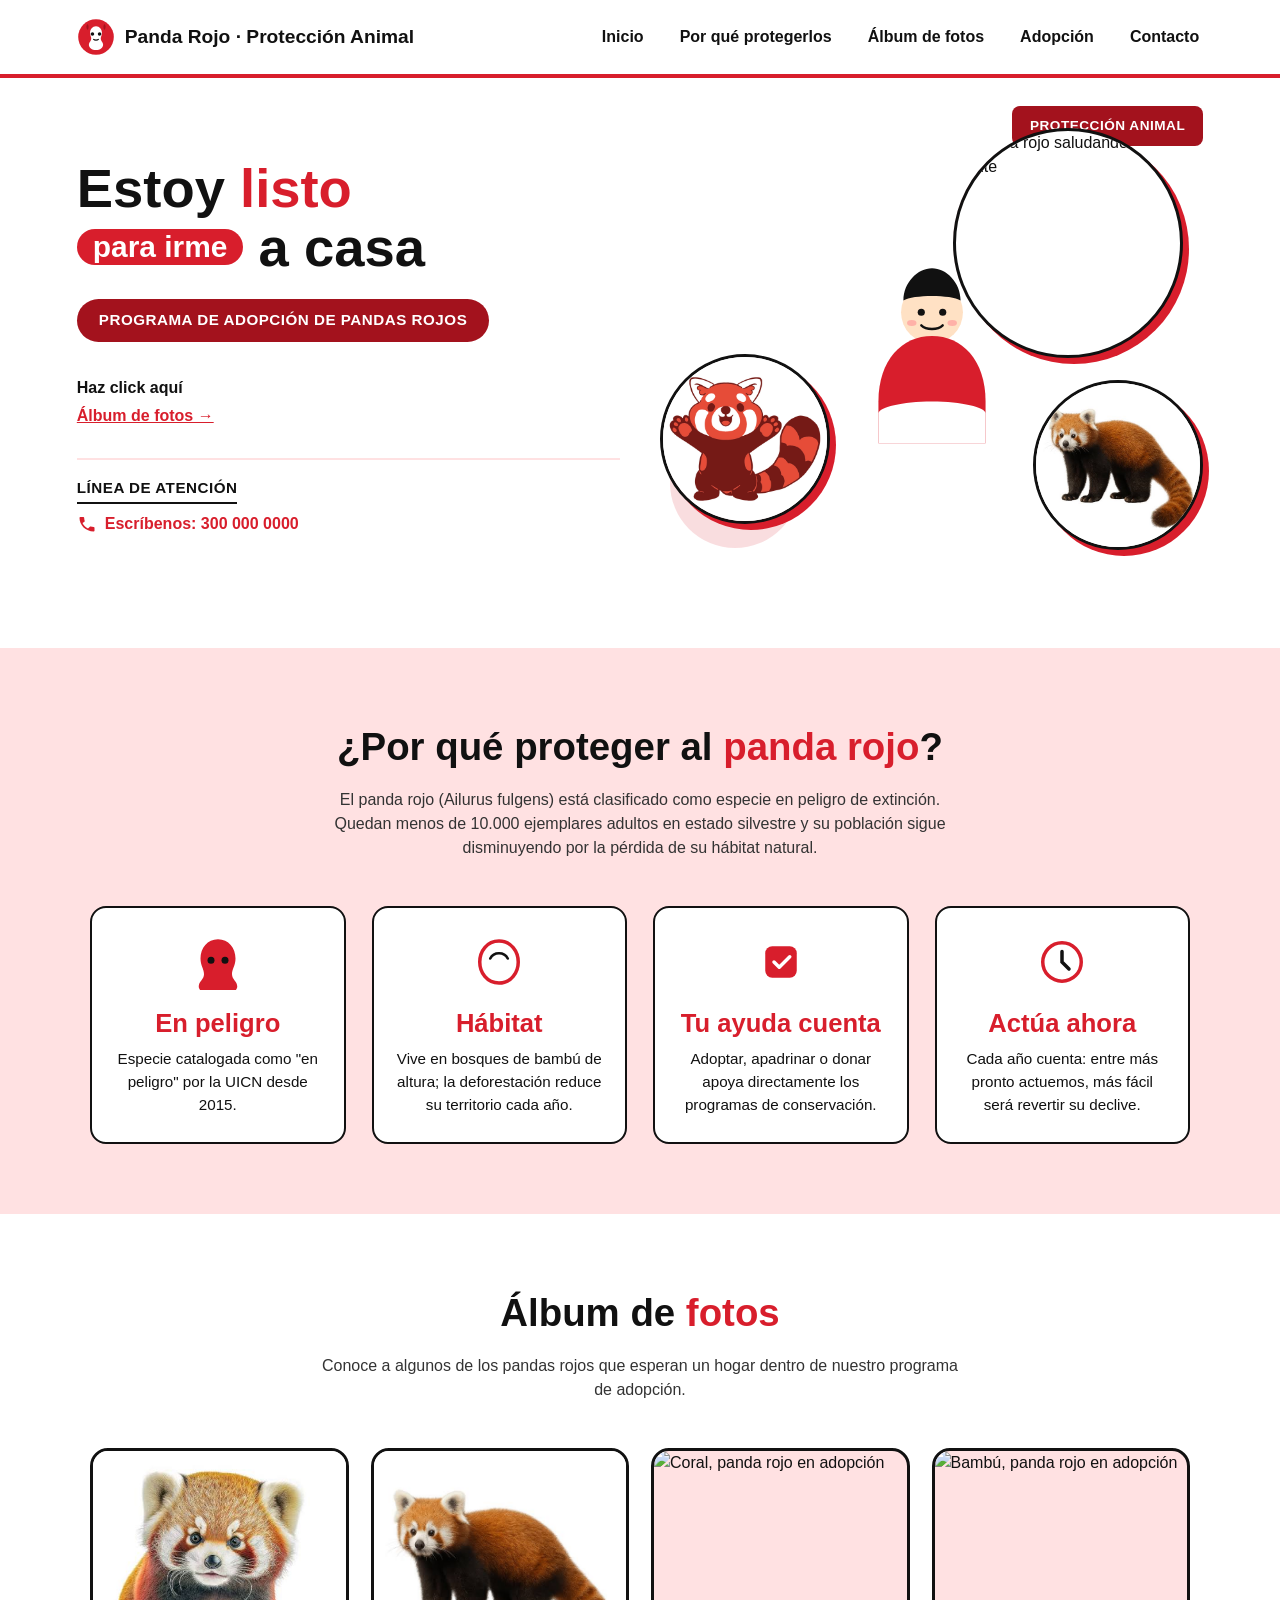
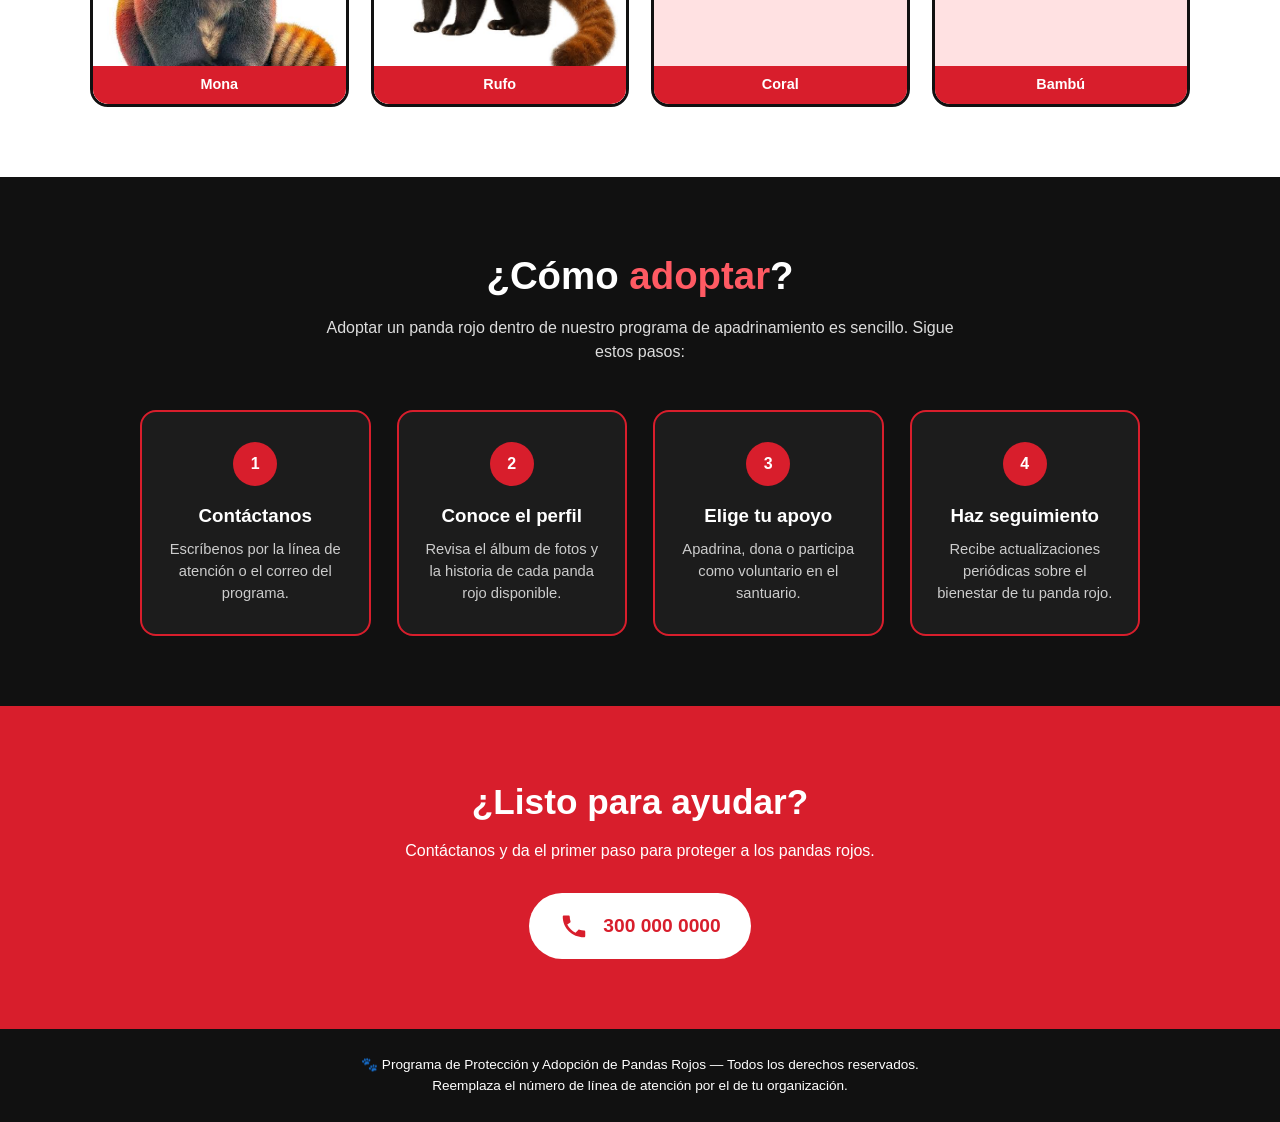
==== index.html @ a7cebde5 "Rename pandas_rojos_programa_de_adopci_n (1).html to index.html" ====
<!DOCTYPE html>
<html lang="es">
<link rel="stylesheet" href="styles.css">
<meta charset="UTF-8">
<meta name="viewport" content="width=device-width, initial-scale=1.0">
<title>Pandas Rojos · Programa de Adopción</title>
<style>
  :root{
    --rojo: #d81e2c;
    --rojo-oscuro: #a3121d;
    --rojo-suave: #ffe1e2;
    --blanco: #ffffff;
    --negro: #111111;
  }

  *{ box-sizing: border-box; margin:0; padding:0; }

  html{ scroll-behavior: smooth; }

  body{
    font-family: 'Segoe UI', Verdana, Arial, sans-serif;
    color: var(--negro);
    background: var(--blanco);
    line-height: 1.5;
    overflow-x: hidden;
  }

  a{ color: inherit; text-decoration: none; }
  ul{ list-style: none; }
  img, svg{ max-width: 100%; display:block; }

  /* ===== Header ===== */
  header{
    display:flex;
    align-items:center;
    justify-content:space-between;
    padding: 18px 6%;
    background: var(--blanco);
    border-bottom: 4px solid var(--rojo);
    position: sticky;
    top:0;
    z-index: 50;
  }
  .logo{
    display:flex;
    align-items:center;
    gap:10px;
    font-weight:800;
    font-size:1.2rem;
    color: var(--negro);
  }
  .logo svg{ width:38px; height:38px; }
  nav ul{ display:flex; gap:28px; }
  nav a{
    font-weight:600;
    padding:6px 4px;
    border-bottom:2px solid transparent;
    transition: border-color .2s, color .2s;
  }
  nav a:hover{ color: var(--rojo); border-color: var(--rojo); }
  .nav-toggle{ display:none; background:none; border:none; font-size:1.6rem; cursor:pointer; color:var(--rojo); }

  /* ===== Hero ===== */
  .hero{
    position: relative;
    display:flex;
    align-items:center;
    justify-content:space-between;
    gap: 40px;
    padding: 60px 6% 90px;
    background: var(--blanco);
    overflow:hidden;
  }
  .hero-text{ flex:1 1 420px; max-width:560px; z-index:2; }
  .tag-badge{
    position:absolute;
    top: 28px;
    right: 6%;
    background: var(--rojo-oscuro);
    color: var(--blanco);
    font-weight:800;
    font-size:.85rem;
    letter-spacing:.5px;
    padding: 10px 18px;
    border-radius: 8px;
    z-index:3;
  }
  .hero h1{
    font-size: clamp(2.2rem, 5vw, 3.4rem);
    line-height:1.08;
    font-weight:800;
    color: var(--negro);
  }
  .hero h1 .accent{ color: var(--rojo); }
  .hero h1 .pill{
    display:inline-block;
    background: var(--rojo);
    color: var(--blanco);
    padding: 2px 16px;
    border-radius: 30px;
    font-size: 0.55em;
    vertical-align: middle;
    transform: translateY(-4px);
  }
  .program-pill{
    display:inline-block;
    margin-top: 22px;
    background: var(--rojo-oscuro);
    color: var(--blanco);
    font-weight:700;
    letter-spacing:.5px;
    padding: 10px 22px;
    border-radius: 30px;
    font-size: .95rem;
  }
  .hero-cta{
    margin-top: 34px;
    display:flex;
    flex-direction:column;
    gap: 4px;
  }
  .hero-cta .cta-label{ font-weight:800; }
  .hero-cta a{
    font-weight:700;
    color: var(--rojo);
    text-decoration: underline;
    width: fit-content;
  }
  .hero-cta a:hover{ color: var(--rojo-oscuro); }

  .hero-contact{
    margin-top: 30px;
    border-top: 2px solid var(--rojo-suave);
    padding-top: 16px;
  }
  .hero-contact h3{
    font-size: .95rem;
    text-transform: uppercase;
    letter-spacing: .5px;
    border-bottom: 2px solid var(--negro);
    display:inline-block;
    padding-bottom:2px;
    margin-bottom: 8px;
  }
  .hero-contact p{ color: var(--rojo); font-weight:700; display:flex; align-items:center; gap:8px; }
  .hero-contact svg{ width:20px; height:20px; }

  .hero-art{
    flex: 1 1 420px;
    position: relative;
    display:flex;
    align-items:center;
    justify-content:center;
    min-height: 420px;
  }
  .blob{
    position:absolute;
    border-radius:50%;
    background: var(--rojo-suave);
  }
  .blob.b1{ width:230px; height:230px; top:-10px; right:20px; }
  .blob.b2{ width:130px; height:130px; bottom:10px; left:10px; background: var(--rojo); opacity:.15; }
  .hero-art .person-svg{ position:relative; z-index:2; width:52%; max-width:250px; }
  .hero-panda{
    position:absolute;
    z-index:3;
    width:34%;
    max-width:170px;
    border-radius: 50%;
    background: var(--blanco);
    border: 3px solid var(--negro);
    box-shadow: 6px 6px 0 var(--rojo);
    object-fit: cover;
    aspect-ratio: 1/1;
  }
  .hero-panda-left{ left:0; bottom:8%; }
  .hero-panda-right{ right:0; bottom:2%; }
  .hero-panda-top{
    top:-10px;
    right:20px;
    width:230px;
    height:230px;
    max-width:230px;
  }

  @keyframes float{
    0%,100%{ transform: translateY(0); }
    50%{ transform: translateY(-14px); }
  }
  .floaty{ animation: float 4s ease-in-out infinite; }
  .hero-panda-right.floaty{ animation-delay: -2s; }
  .hero-panda-top.floaty{ animation-delay: -1s; }

  section{ padding: 70px 6%; }

  .section-title{
    text-align:center;
    margin-bottom: 12px;
    font-size: clamp(1.6rem, 3.5vw, 2.4rem);
    font-weight:800;
  }
  .section-title span{ color: var(--rojo); }
  .section-sub{
    text-align:center;
    max-width: 640px;
    margin: 0 auto 46px;
    color:#333;
  }

  /* ===== Datos / Por qué proteger ===== */
  .datos{ background: var(--rojo-suave); }
  .cards-grid{
    display:grid;
    grid-template-columns: repeat(auto-fit, minmax(220px,1fr));
    gap: 26px;
    max-width: 1100px;
    margin: 0 auto;
  }
  .card{
    background: var(--blanco);
    border: 2px solid var(--negro);
    border-radius: 16px;
    padding: 26px 20px;
    text-align:center;
    transition: transform .2s, box-shadow .2s;
  }
  .card:hover{ transform: translateY(-6px); box-shadow: 8px 8px 0 var(--rojo); }
  .card svg{ width:56px; height:56px; margin:0 auto 14px; }
  .card h3{ font-size:1.6rem; color: var(--rojo); margin-bottom:6px; }
  .card p{ font-size:.95rem; }

  /* ===== Album de fotos ===== */
  .album-grid{
    display:grid;
    grid-template-columns: repeat(auto-fit, minmax(200px,1fr));
    gap: 22px;
    max-width: 1100px;
    margin: 0 auto;
  }
  .photo-card{
    border-radius: 18px;
    overflow:hidden;
    border: 3px solid var(--negro);
    background: var(--rojo-suave);
    position:relative;
    aspect-ratio: 1/1;
  }
  .photo-card svg, .photo-card img{ width:100%; height:100%; object-fit:cover; }
  .photo-card .cap{
    position:absolute;
    bottom:0; left:0; right:0;
    background: var(--rojo);
    color: var(--blanco);
    text-align:center;
    font-weight:700;
    padding: 8px 4px;
    font-size:.9rem;
  }

  /* ===== Adopcion / pasos ===== */
  .pasos{ background: var(--negro); color: var(--blanco); }
  .pasos .section-title{ color: var(--blanco); }
  .pasos .section-title span{ color: #ff5a63; }
  .pasos .section-sub{ color: #ddd; }
  .pasos-grid{
    display:grid;
    grid-template-columns: repeat(auto-fit, minmax(220px,1fr));
    gap: 26px;
    max-width: 1000px;
    margin: 0 auto;
    counter-reset: paso;
  }
  .paso{
    background: #1c1c1c;
    border-radius: 16px;
    padding: 30px 22px;
    text-align:center;
    border: 2px solid var(--rojo);
  }
  .paso::before{
    counter-increment: paso;
    content: counter(paso);
    display:flex;
    align-items:center;
    justify-content:center;
    width:44px; height:44px;
    border-radius:50%;
    background: var(--rojo);
    color: var(--blanco);
    font-weight:800;
    margin: 0 auto 16px;
  }
  .paso h3{ margin-bottom:8px; }
  .paso p{ color:#ccc; font-size:.92rem; }

  /* ===== Contacto ===== */
  .contacto{
    text-align:center;
    background: var(--rojo);
    color: var(--blanco);
    padding: 70px 6%;
  }
  .contacto h2{ font-size: clamp(1.6rem,3.5vw,2.2rem); margin-bottom: 10px; font-weight:800; }
  .contacto p{ max-width:520px; margin: 0 auto 30px; }
  .contact-box{
    display:inline-flex;
    align-items:center;
    gap: 14px;
    background: var(--blanco);
    color: var(--negro);
    padding: 18px 30px;
    border-radius: 40px;
    font-weight:800;
    font-size:1.2rem;
  }
  .contact-box svg{ width:30px; height:30px; }
  .contact-box span.num{ color: var(--rojo); }

  footer{
    background: var(--negro);
    color: var(--blanco);
    text-align:center;
    padding: 26px 6%;
    font-size:.85rem;
  }
  footer a{ color:#ff8b90; font-weight:700; }

  @media (max-width: 820px){
    nav{ position:fixed; top:70px; left:0; right:0; background:var(--blanco); border-bottom:4px solid var(--rojo); flex-direction:column; padding:20px; transform: translateY(-150%); transition: transform .25s; }
    nav.open{ transform: translateY(0); }
    nav ul{ flex-direction:column; gap:16px; text-align:center; }
    .nav-toggle{ display:block; }
    .hero{ flex-direction:column; text-align:center; padding-top:40px; }
    .hero-cta, .hero-contact{ align-items:center; }
    .hero-contact p{ justify-content:center; }
    .tag-badge{ position:static; display:inline-block; margin-bottom:16px; }
  }
</style>
</head>
<body>

<header>
  <div class="logo">
    <svg viewBox="0 0 64 64" fill="none" xmlns="http://www.w3.org/2000/svg">
      <circle cx="32" cy="32" r="30" fill="#d81e2c"/>
      <path d="M32 14c-6 0-10 5-10 11 0 4 2 7 2 10 0 4-4 6-4 10 0 5 5 9 12 9s12-4 12-9c0-4-4-6-4-10 0-3 2-6 2-10 0-6-4-11-10-11z" fill="#fff"/>
      <circle cx="26" cy="27" r="3" fill="#111"/>
      <circle cx="38" cy="27" r="3" fill="#111"/>
      <path d="M28 36c1.5 1.5 6.5 1.5 8 0" stroke="#111" stroke-width="2" stroke-linecap="round"/>
      <path d="M18 20c-3-3-3-8 0-10 2 3 2 7 0 10z" fill="#a3121d"/>
      <path d="M46 20c3-3 3-8 0-10-2 3-2 7 0 10z" fill="#a3121d"/>
    </svg>
    Panda Rojo · Protección Animal
  </div>
  <button class="nav-toggle" id="navToggle" aria-label="Abrir menú">&#9776;</button>
  <nav id="mainNav">
    <ul>
      <li><a href="#inicio">Inicio</a></li>
      <li><a href="#por-que">Por qué protegerlos</a></li>
      <li><a href="#album">Álbum de fotos</a></li>
      <li><a href="#adopcion">Adopción</a></li>
      <li><a href="#contacto">Contacto</a></li>
    </ul>
  </nav>
</header>

<section class="hero" id="inicio">
  <div class="tag-badge">PROTECCIÓN ANIMAL</div>
  <div class="hero-text">
    <h1>Estoy <span class="accent">listo</span><br>
      <span class="pill">para irme</span> a casa</h1>
    <div class="program-pill">PROGRAMA DE ADOPCIÓN DE PANDAS ROJOS</div>
    <div class="hero-cta">
      <span class="cta-label">Haz click aquí</span>
      <a href="#album">Álbum de fotos →</a>
    </div>
    <div class="hero-contact">
      <h3>Línea de atención</h3>
      <p>
        <svg viewBox="0 0 24 24" fill="var(--rojo)"><path d="M6.6 10.8c1.4 2.8 3.8 5.2 6.6 6.6l2.2-2.2c.3-.3.7-.4 1-.2 1.1.4 2.3.6 3.6.6.6 0 1 .4 1 1V20c0 .6-.4 1-1 1C10.4 21 3 13.6 3 4.6c0-.6.4-1 1-1H7.6c.6 0 1 .4 1 1 0 1.3.2 2.5.6 3.6.1.4 0 .8-.2 1L6.6 10.8z"/></svg>
        Escríbenos: 300 000 0000
      </p>
    </div>
  </div>

  <div class="hero-art">
    <div class="blob b1"></div>
    <div class="blob b2"></div>
    <svg class="floaty person-svg" viewBox="0 0 420 420" xmlns="http://www.w3.org/2000/svg">
      <!-- persona -->
      <circle cx="210" cy="150" r="52" fill="#ffe1c4"/>
      <path d="M162 130c0-30 24-54 48-54s48 24 48 54c-16-10-80-10-96 0z" fill="#111"/>
      <circle cx="192" cy="150" r="6" fill="#111"/>
      <circle cx="228" cy="150" r="6" fill="#111"/>
      <path d="M192 172c8 8 28 8 36 0" stroke="#111" stroke-width="4" stroke-linecap="round" fill="none"/>
      <ellipse cx="176" cy="168" rx="8" ry="5" fill="#ff9d9d" opacity=".7"/>
      <ellipse cx="244" cy="168" rx="8" ry="5" fill="#ff9d9d" opacity=".7"/>
      <path d="M120 300c0-70 40-110 90-110s90 40 90 110v70H120v-70z" fill="#d81e2c"/>
      <path d="M120 320c0-10 40-20 90-20s90 10 90 20v50H120v-50z" fill="#fff"/>
    </svg>
    <img class="hero-panda hero-panda-left floaty" src="panda.png" alt="Panda rojo caricatura saludando">
    <img class="hero-panda hero-panda-right floaty" src="pandarojo.jpg" alt="Panda rojo de perfil">
    <img class="hero-panda hero-panda-top floaty" src="pandi.jpg" alt="Panda rojo saludando de frente">
  </div>
</section>

<section class="datos" id="por-que">
  <h2 class="section-title">¿Por qué proteger al <span>panda rojo</span>?</h2>
  <p class="section-sub">El panda rojo (Ailurus fulgens) está clasificado como especie en peligro de extinción. Quedan menos de 10.000 ejemplares adultos en estado silvestre y su población sigue disminuyendo por la pérdida de su hábitat natural.</p>
  <div class="cards-grid">
    <div class="card">
      <svg viewBox="0 0 64 64"><path d="M32 6C20 6 12 16 12 28c0 8 4 12 4 18 0 6-6 8-6 14 0 6 10 10 22 10s22-4 22-10c0-6-6-8-6-14 0-6 4-10 4-18C52 16 44 6 32 6z" fill="#d81e2c"/><circle cx="24" cy="30" r="4" fill="#111"/><circle cx="40" cy="30" r="4" fill="#111"/></svg>
      <h3>En peligro</h3>
      <p>Especie catalogada como "en peligro" por la UICN desde 2015.</p>
    </div>
    <div class="card">
      <svg viewBox="0 0 64 64"><path d="M32 8c14 0 22 12 22 24S46 56 32 56 10 44 10 32 18 8 32 8z" fill="none" stroke="#d81e2c" stroke-width="4"/><path d="M22 28c4-8 16-8 20 0" stroke="#111" stroke-width="3" fill="none" stroke-linecap="round"/></svg>
      <h3>Hábitat</h3>
      <p>Vive en bosques de bambú de altura; la deforestación reduce su territorio cada año.</p>
    </div>
    <div class="card">
      <svg viewBox="0 0 64 64"><rect x="14" y="14" width="36" height="36" rx="8" fill="#d81e2c"/><path d="M24 32l6 6 12-12" stroke="#fff" stroke-width="4" fill="none" stroke-linecap="round" stroke-linejoin="round"/></svg>
      <h3>Tu ayuda cuenta</h3>
      <p>Adoptar, apadrinar o donar apoya directamente los programas de conservación.</p>
    </div>
    <div class="card">
      <svg viewBox="0 0 64 64"><circle cx="32" cy="32" r="22" fill="none" stroke="#d81e2c" stroke-width="4"/><path d="M32 20v12l8 8" stroke="#111" stroke-width="4" fill="none" stroke-linecap="round"/></svg>
      <h3>Actúa ahora</h3>
      <p>Cada año cuenta: entre más pronto actuemos, más fácil será revertir su declive.</p>
    </div>
  </div>
</section>

<section id="album">
  <h2 class="section-title">Álbum de <span>fotos</span></h2>
  <p class="section-sub">Conoce a algunos de los pandas rojos que esperan un hogar dentro de nuestro programa de adopción.</p>
  <div class="album-grid">

    <div class="photo-card">
      <img src="pandare.jpg" alt="Mona, panda rojo en adopción">
      <div class="cap">Mona</div>
    </div>

    <div class="photo-card">
      <img src="pandarojo.jpg" alt="Rufo, panda rojo en adopción">
      <div class="cap">Rufo</div>
    </div>

    <div class="photo-card">
      <img src="Gemini_Generated_Image_5x1wtb5x1wtb5x1w.jpg" alt="Coral, panda rojo en adopción">
      <div class="cap">Coral</div>
    </div>

    <div class="photo-card">
      <img src="pandi.jpg" alt="Bambú, panda rojo en adopción">
      <div class="cap">Bambú</div>
    </div>

  </div>
</section>

<section class="pasos" id="adopcion">
  <h2 class="section-title">¿Cómo <span>adoptar</span>?</h2>
  <p class="section-sub">Adoptar un panda rojo dentro de nuestro programa de apadrinamiento es sencillo. Sigue estos pasos:</p>
  <div class="pasos-grid">
    <div class="paso">
      <h3>Contáctanos</h3>
      <p>Escríbenos por la línea de atención o el correo del programa.</p>
    </div>
    <div class="paso">
      <h3>Conoce el perfil</h3>
      <p>Revisa el álbum de fotos y la historia de cada panda rojo disponible.</p>
    </div>
    <div class="paso">
      <h3>Elige tu apoyo</h3>
      <p>Apadrina, dona o participa como voluntario en el santuario.</p>
    </div>
    <div class="paso">
      <h3>Haz seguimiento</h3>
      <p>Recibe actualizaciones periódicas sobre el bienestar de tu panda rojo.</p>
    </div>
  </div>
</section>

<section class="contacto" id="contacto">
  <h2>¿Listo para ayudar?</h2>
  <p>Contáctanos y da el primer paso para proteger a los pandas rojos.</p>
  <div class="contact-box">
    <svg viewBox="0 0 24 24" fill="var(--rojo)"><path d="M6.6 10.8c1.4 2.8 3.8 5.2 6.6 6.6l2.2-2.2c.3-.3.7-.4 1-.2 1.1.4 2.3.6 3.6.6.6 0 1 .4 1 1V20c0 .6-.4 1-1 1C10.4 21 3 13.6 3 4.6c0-.6.4-1 1-1H7.6c.6 0 1 .4 1 1 0 1.3.2 2.5.6 3.6.1.4 0 .8-.2 1L6.6 10.8z"/></svg>
    <span class="num">300 000 0000</span>
  </div>
</section>

<footer>
  <p>🐾 Programa de Protección y Adopción de Pandas Rojos — Todos los derechos reservados.</p>
  <p>Reemplaza el número de línea de atención por el de tu organización.</p>
</footer>

<script>
  const toggle = document.getElementById('navToggle');
  const nav = document.getElementById('mainNav');
  toggle.addEventListener('click', () => nav.classList.toggle('open'));
  document.querySelectorAll('#mainNav a').forEach(a => a.addEventListener('click', () => nav.classList.remove('open')));
</script>

</body>
</html>
---- styles.css ----
/* ===== Variables Globales ===== */
:root {
  --rojo: #d81e2c;
  --rojo-oscuro: #a3121d;
  --rojo-suave: #ffe1e2;
  --blanco: #ffffff;
  --negro: #111111;
}

/* ===== Reseteo General ===== */
* {
  box-sizing: border-box;
  margin: 0;
  padding: 0;
}

html {
  scroll-behavior: smooth;
}

body {
  font-family: 'Segoe UI', Verdana, Arial, sans-serif;
  color: var(--negro);
  background: var(--blanco);
  line-height: 1.5;
  overflow-x: hidden;
}

a {
  color: inherit;
  text-decoration: none;
}

ul {
  list-style: none;
}

img, svg {
  max-width: 100%;
  display: block;
}

/* ===== Encabezado (Header) ===== */
header {
  display: flex;
  align-items: center;
  justify-content: space-between;
  padding: 18px 6%;
  background: var(--blanco);
  border-bottom: 4px solid var(--rojo);
  position: sticky;
  top: 0;
  z-index: 50;
}

.logo {
  display: flex;
  align-items: center;
  gap: 10px;
  font-weight: 800;
  font-size: 1.2rem;
  color: var(--negro);
}

.logo svg {
  width: 38px;
  height: 38px;
}

nav ul {
  display: flex;
  gap: 28px;
}

nav a {
  font-weight: 600;
  padding: 6px 4px;
  border-bottom: 2px solid transparent;
  transition: border-color .2s, color .2s;
}

nav a:hover {
  color: var(--rojo);
  border-color: var(--rojo);
}

.nav-toggle {
  display: none;
  background: none;
  border: none;
  font-size: 1.6rem;
  cursor: pointer;
  color: var(--rojo);
}

/* ===== Sección Principal (Hero) ===== */
.hero {
  position: relative;
  display: flex;
  align-items: center;
  justify-content: space-between;
  gap: 40px;
  padding: 60px 6% 90px;
  background: var(--blanco);
  overflow: hidden;
}

.hero-text {
  flex: 1 1 420px;
  max-width: 560px;
  z-index: 2;
}

.tag-badge {
  position: absolute;
  top: 28px;
  right: 6%;
  background: var(--rojo-oscuro);
  color: var(--blanco);
  font-weight: 800;
  font-size: .85rem;
  letter-spacing: .5px;
  padding: 10px 18px;
  border-radius: 8px;
  z-index: 3;
}

.hero h1 {
  font-size: clamp(2.2rem, 5vw, 3.4rem);
  line-height: 1.08;
  font-weight: 800;
  color: var(--negro);
}

.hero h1 .accent {
  color: var(--rojo);
}

.hero h1 .pill {
  display: inline-block;
  background: var(--rojo);
  color: var(--blanco);
  padding: 2px 16px;
  border-radius: 30px;
  font-size: 0.55em;
  vertical-align: middle;
  transform: translateY(-4px);
}

.program-pill {
  display: inline-block;
  margin-top: 22px;
  background: var(--rojo-oscuro);
  color: var(--blanco);
  font-weight: 700;
  letter-spacing: .5px;
  padding: 10px 22px;
  border-radius: 30px;
  font-size: .95rem;
}

.hero-cta {
  margin-top: 34px;
  display: flex;
  flex-direction: column;
  gap: 4px;
}

.hero-cta .cta-label {
  font-weight: 800;
}

.hero-cta a {
  font-weight: 700;
  color: var(--rojo);
  text-decoration: underline;
  width: fit-content;
}

.hero-cta a:hover {
  color: var(--rojo-oscuro);
}

.hero-contact {
  margin-top: 30px;
  border-top: 2px solid var(--rojo-suave);
  padding-top: 16px;
}

.hero-contact h3 {
  font-size: .95rem;
  text-transform: uppercase;
  letter-spacing: .5px;
  border-bottom: 2px solid var(--negro);
  display: inline-block;
  padding-bottom: 2px;
  margin-bottom: 8px;
}

.hero-contact p {
  color: var(--rojo);
  font-weight: 700;
  display: flex;
  align-items: center;
  gap: 8px;
}

.hero-contact svg {
  width: 20px;
  height: 20px;
}

.hero-art {
  flex: 1 1 420px;
  position: relative;
  display: flex;
  align-items: center;
  justify-content: center;
  min-height: 420px;
}

.blob {
  position: absolute;
  border-radius: 50%;
  background: var(--rojo-suave);
}

.blob.b1 {
  width: 230px;
  height: 230px;
  top: -10px;
  right: 20px;
}

.blob.b2 {
  width: 130px;
  height: 130px;
  bottom: 10px;
  left: 10px;
  background: var(--rojo);
  opacity: .15;
}

.hero-art .person-svg {
  position: relative;
  z-index: 2;
  width: 52%;
  max-width: 250px;
}

.hero-panda {
  position: absolute;
  z-index: 3;
  width: 34%;
  max-width: 170px;
  border-radius: 50%;
  background: var(--blanco);
  border: 3px solid var(--negro);
  box-shadow: 6px 6px 0 var(--rojo);
  object-fit: cover;
  aspect-ratio: 1 / 1;
}

.hero-panda-left {
  left: 0;
  bottom: 8%;
}

.hero-panda-right {
  right: 0;
  bottom: 2%;
}

.hero-panda-top {
  top: -10px;
  right: 20px;
  width: 230px;
  height: 230px;
  max-width: 230px;
}

@keyframes float {
  0%, 100% {
    transform: translateY(0);
  }
  50% {
    transform: translateY(-14px);
  }
}

.floaty {
  animation: float 4s ease-in-out infinite;
}

.hero-panda-right.floaty {
  animation-delay: -2s;
}

.hero-panda-top.floaty {
  animation-delay: -1s;
}

/* ===== Secciones Generales ===== */
section {
  padding: 70px 6%;
}

.section-title {
  text-align: center;
  margin-bottom: 12px;
  font-size: clamp(1.6rem, 3.5vw, 2.4rem);
  font-weight: 800;
}

.section-title span {
  color: var(--rojo);
}

.section-sub {
  text-align: center;
  max-width: 640px;
  margin: 0 auto 46px;
  color: #333;
}

/* ===== Tarjetas de Datos ===== */
.datos {
  background: var(--rojo-suave);
}

.cards-grid {
  display: grid;
  grid-template-columns: repeat(auto-fit, minmax(220px, 1fr));
  gap: 26px;
  max-width: 1100px;
  margin: 0 auto;
}

.card {
  background: var(--blanco);
  border: 2px solid var(--negro);
  border-radius: 16px;
  padding: 26px 20px;
  text-align: center;
  transition: transform .2s, box-shadow .2s;
}

.card:hover {
  transform: translateY(-6px);
  box-shadow: 8px 8px 0 var(--rojo);
}

.card svg {
  width: 56px;
  height: 56px;
  margin: 0 auto 14px;
}

.card h3 {
  font-size: 1.6rem;
  color: var(--rojo);
  margin-bottom: 6px;
}

.card p {
  font-size: .95rem;
}

/* ===== Álbum de Fotos ===== */
.album-grid {
  display: grid;
  grid-template-columns: repeat(auto-fit, minmax(200px, 1fr));
  gap: 22px;
  max-width: 1100px;
  margin: 0 auto;
}

.photo-card {
  border-radius: 18px;
  overflow: hidden;
  border: 3px solid var(--negro);
  background: var(--rojo-suave);
  position: relative;
  aspect-ratio: 1 / 1;
}

.photo-card svg,
.photo-card img {
  width: 100%;
  height: 100%;
  object-fit: cover;
}

.photo-card .cap {
  position: absolute;
  bottom: 0;
  left: 0;
  right: 0;
  background: var(--rojo);
  color: var(--blanco);
  text-align: center;
  font-weight: 700;
  padding: 8px 4px;
  font-size: .9rem;
}

/* ===== Pasos de Adopción ===== */
.pasos {
  background: var(--negro);
  color: var(--blanco);
}

.pasos .section-title {
  color: var(--blanco);
}

.pasos .section-title span {
  color: #ff5a63;
}

.pasos .section-sub {
  color: #ddd;
}

.pasos-grid {
  display: grid;
  grid-template-columns: repeat(auto-fit, minmax(220px, 1fr));
  gap: 26px;
  max-width: 1000px;
  margin: 0 auto;
  counter-reset: paso;
}

.paso {
  background: #1c1c1c;
  border-radius: 16px;
  padding: 30px 22px;
  text-align: center;
  border: 2px solid var(--rojo);
}

.paso::before {
  counter-increment: paso;
  content: counter(paso);
  display: flex;
  align-items: center;
  justify-content: center;
  width: 44px;
  height: 44px;
  border-radius: 50%;
  background: var(--rojo);
  color: var(--blanco);
  font-weight: 800;
  margin: 0 auto 16px;
}

.paso h3 {
  margin-bottom: 8px;
}

.paso p {
  color: #ccc;
  font-size: .92rem;
}

/* ===== Contacto ===== */
.contacto {
  text-align: center;
  background: var(--rojo);
  color: var(--blanco);
  padding: 70px 6%;
}

.contacto h2 {
  font-size: clamp(1.6rem, 3.5vw, 2.2rem);
  margin-bottom: 10px;
  font-weight: 800;
}

.contacto p {
  max-width: 520px;
  margin: 0 auto 30px;
}

.contact-box {
  display: inline-flex;
  align-items: center;
  gap: 14px;
  background: var(--blanco);
  color: var(--negro);
  padding: 18px 30px;
  border-radius: 40px;
  font-weight: 800;
  font-size: 1.2rem;
}

.contact-box svg {
  width: 30px;
  height: 30px;
}

.contact-box span.num {
  color: var(--rojo);
}

/* ===== Pie de página (Footer) ===== */
footer {
  background: var(--negro);
  color: var(--blanco);
  text-align: center;
  padding: 26px 6%;
  font-size: .85rem;
}

footer a {
  color: #ff8b90;
  font-weight: 700;
}

/* ===== Diseño Responsivo ===== */
@media (max-width: 820px) {
  nav {
    position: fixed;
    top: 70px;
    left: 0;
    right: 0;
    background: var(--blanco);
    border-bottom: 4px solid var(--rojo);
    flex-direction: column;
    padding: 20px;
    transform: translateY(-150%);
    transition: transform .25s;
  }

  nav.open {
    transform: translateY(0);
  }

  nav ul {
    flex-direction: column;
    gap: 16px;
    text-align: center;
  }

  .nav-toggle {
    display: block;
  }

  .hero {
    flex-direction: column;
    text-align: center;
    padding-top: 40px;
  }

  .hero-cta,
  .hero-contact {
    align-items: center;
  }

  .hero-contact p {
    justify-content: center;
  }

  .tag-badge {
    position: static;
    display: inline-block;
    margin-bottom: 16px;
  }
}
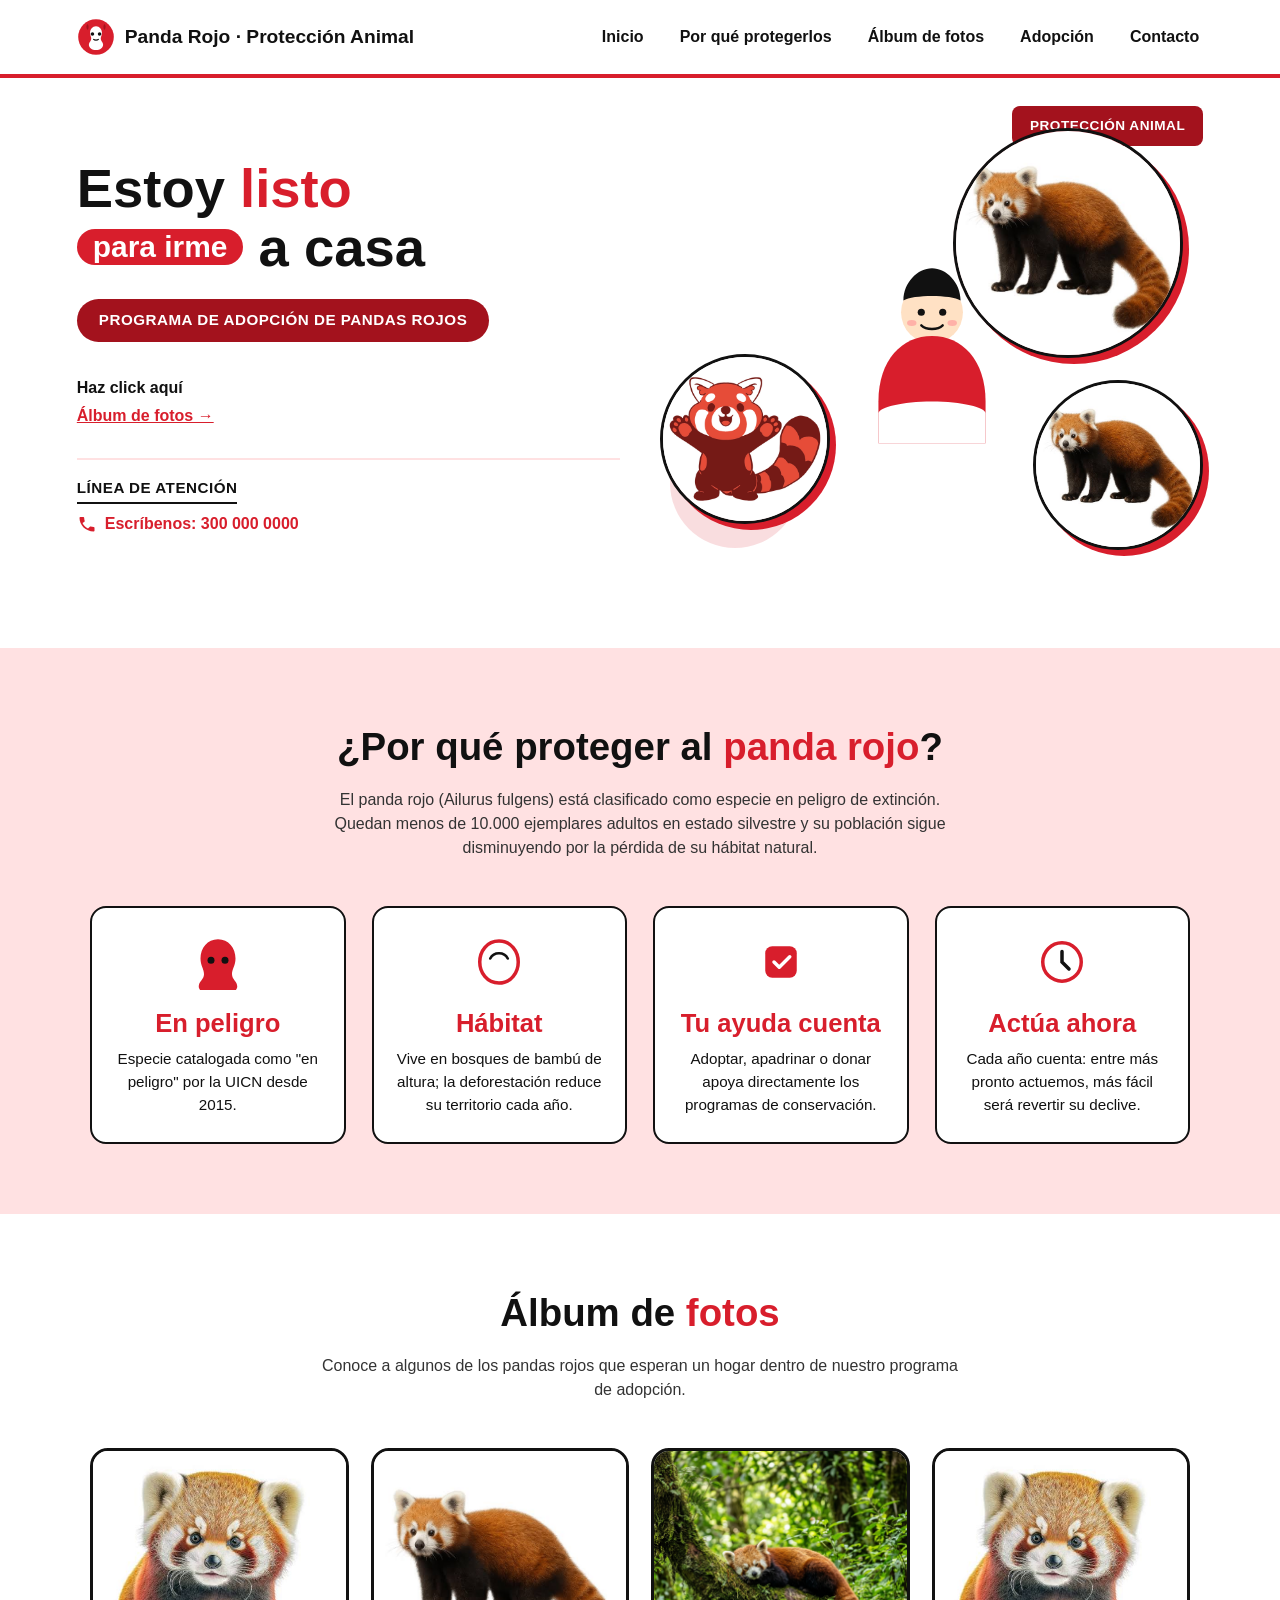
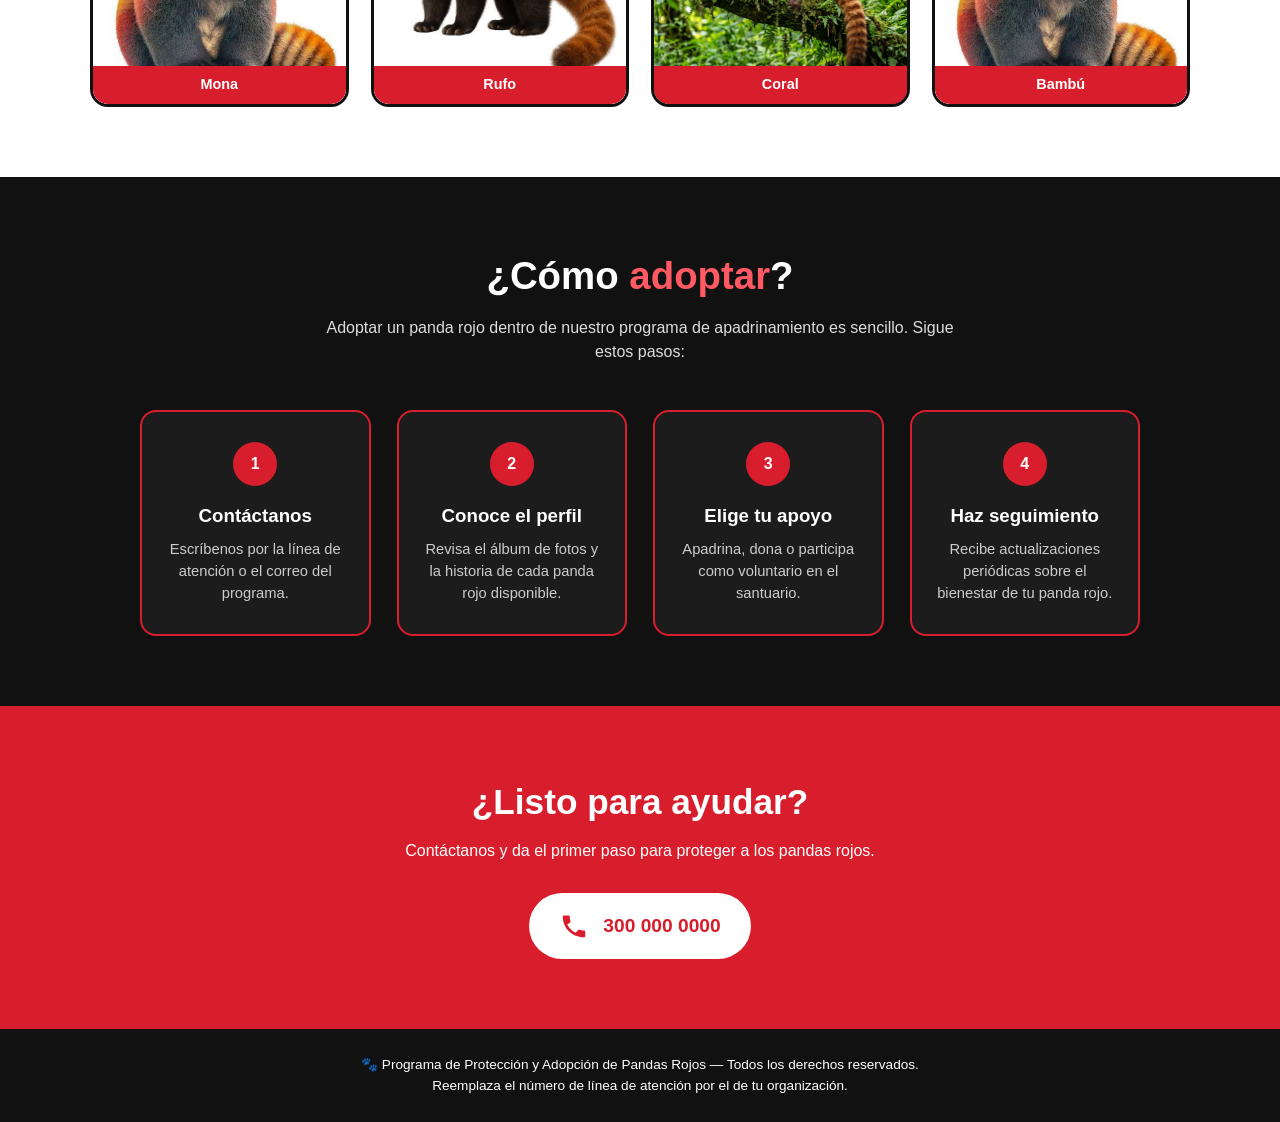
==== commit fd013e82: "Update index.html" ====
--- a/index.html
+++ b/index.html
@@ -400,7 +400,7 @@
     </svg>
     <img class="hero-panda hero-panda-left floaty" src="panda.png" alt="Panda rojo caricatura saludando">
     <img class="hero-panda hero-panda-right floaty" src="pandarojo.jpg" alt="Panda rojo de perfil">
-    <img class="hero-panda hero-panda-top floaty" src="pandi.jpg" alt="Panda rojo saludando de frente">
+    <img class="hero-panda hero-panda-top floaty" src="pandarojo.jpg" alt="Panda rojo saludando de frente">
   </div>
 </section>
 
@@ -452,7 +452,7 @@
     </div>
 
     <div class="photo-card">
-      <img src="pandi.jpg" alt="Bambú, panda rojo en adopción">
+      <img src="pandare.jpg" alt="Bambú, panda rojo en adopción">
       <div class="cap">Bambú</div>
     </div>
 
